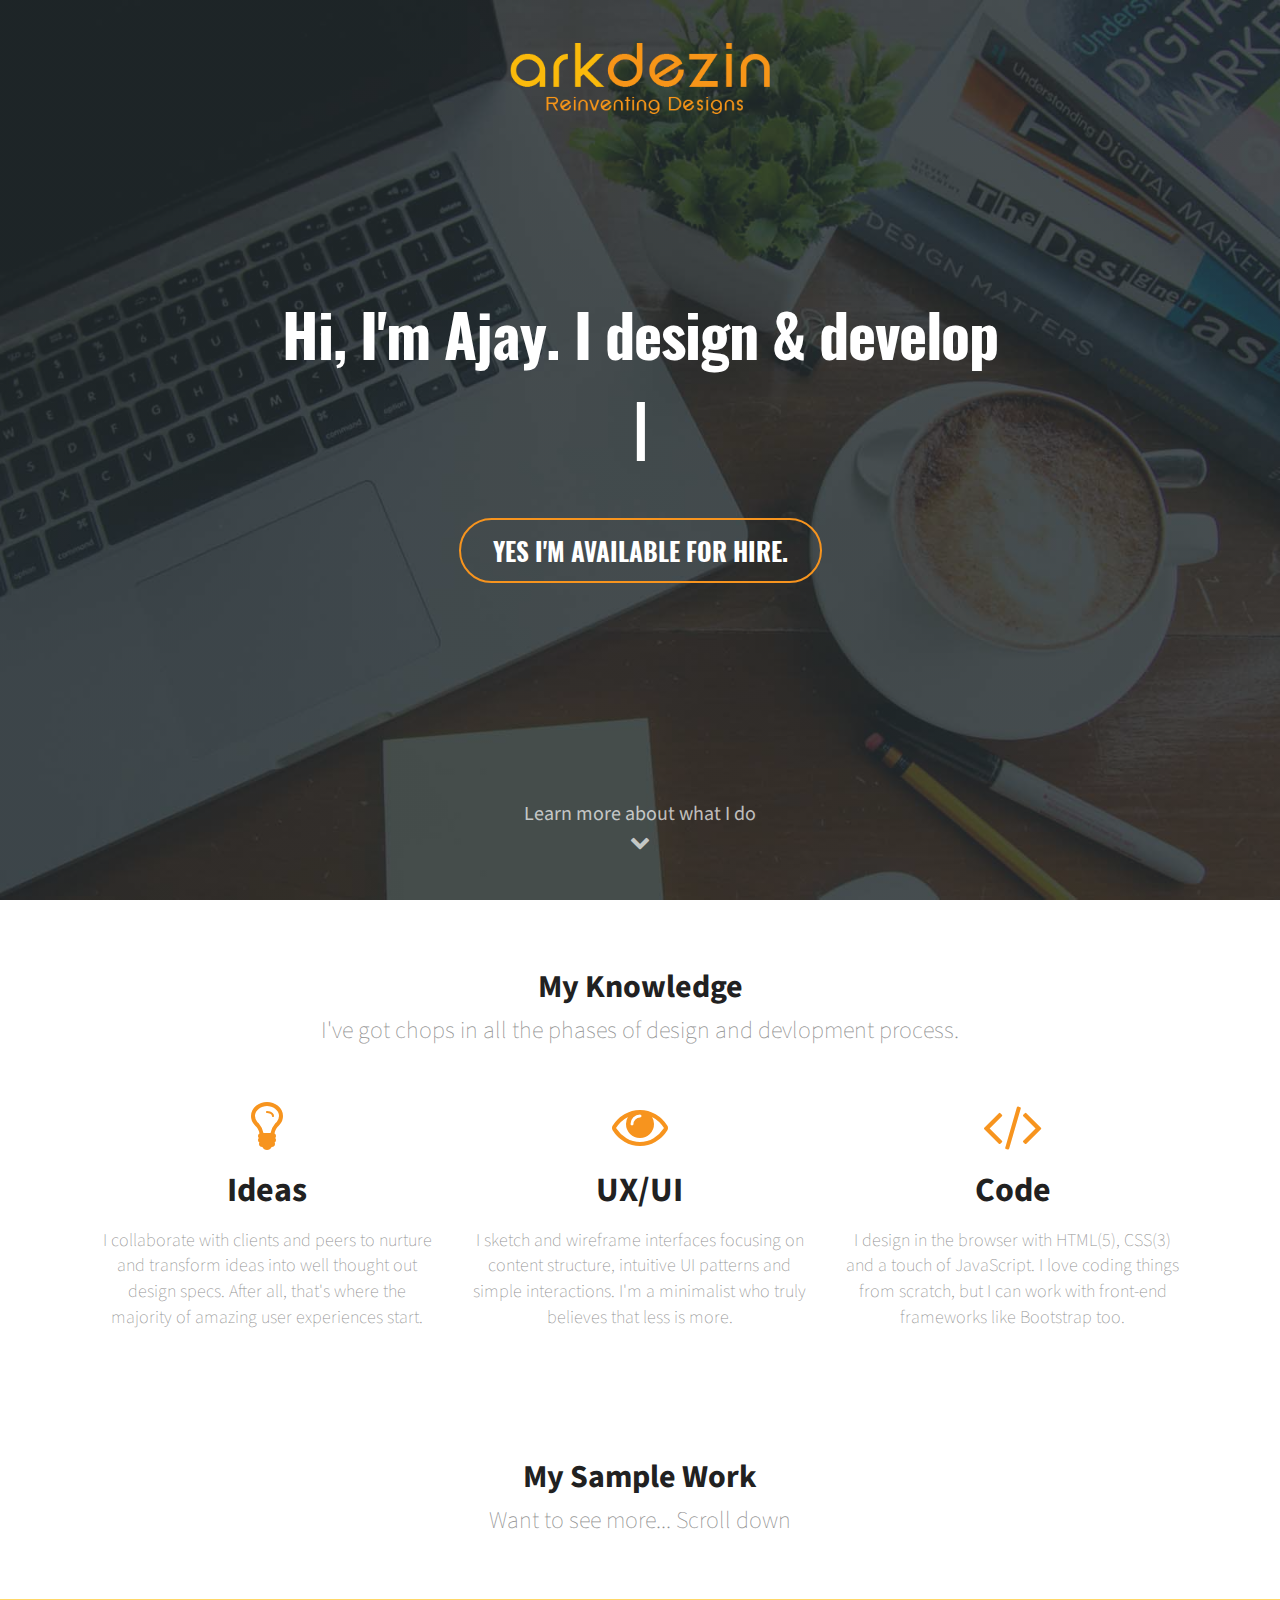
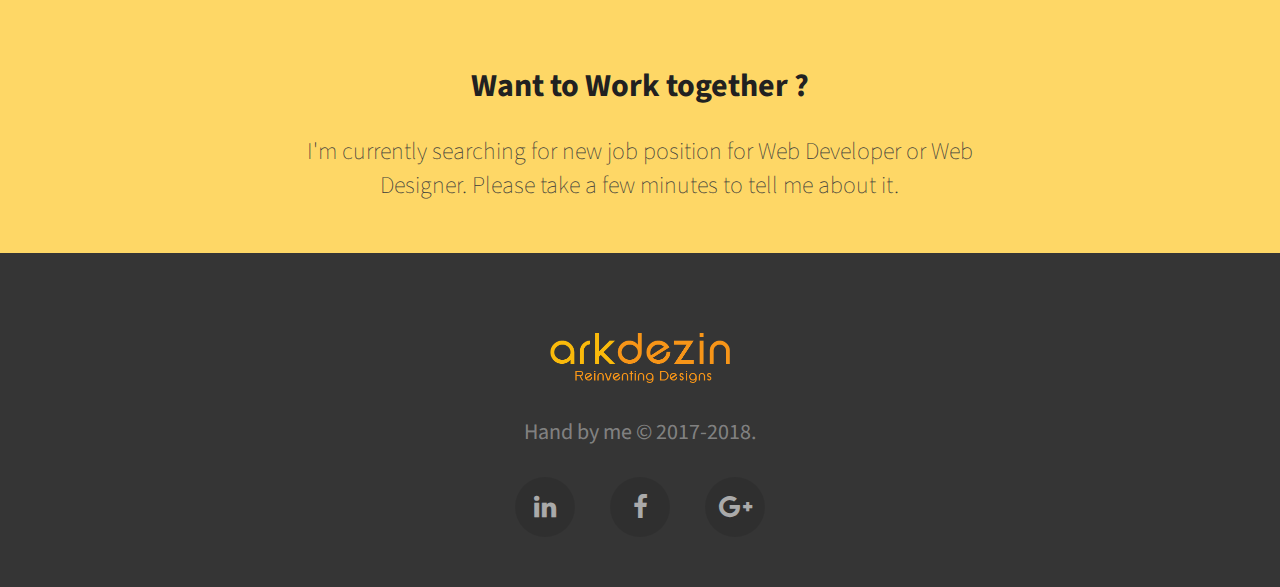
==== index.html @ d2d17f23 "My Portfolio commited to git respository" ====
<!doctype html>
<html lang="en-US">
<head>
<meta charset="utf-8" http-equiv="Content-Type" content="text/html"/>
<title>Ajay Kumar Sharma | Web Designer &amp; Developer</title>
<meta name="viewport" content="width=device-width, initial-scale=1.0"/>
<meta name="author" content="Ajay Kumar Sharma" />
<meta name="Description" content="Web Designer &amp; Developer"/>
<link rel="canonical" href="http://arkdezin.ga"/>
<link rel="shortcut icon" href="images/favicon-32.ico" type="image/png"/>
<!-- <link rel="stylesheet" type="text/css" href="css/main.css"/>-->
<link rel="stylesheet" type="text/css" href="css/font-awesome.min.css"/>
<link rel="stylesheet" type="text/css" href="css/bootstrap.min.css"/>
<link href="https://fonts.googleapis.com/css?family=Source+Sans+Pro" rel="stylesheet">
<link rel="stylesheet" type="text/css" href="css/mob.css"/>
</head>
	
<body>
	<div>
	<!-- Starts main section -->
		<div id="fullscreen-port" class="home-port">
			<div class="port-container">
				<div class="port-content">
					<a href="http://arkdezin.ga" title="Logo" class="port-logo"><img src="images/logo.png"/></a>
					<h1 class="headline"><span>Hi, I'm Ajay. I design &amp;  develop</span><br/><span id="typed-strings"><p>Web Templates.</p><p>User Interfaces.</p><p>I use Both Front-End</p><p> &amp; Back-End Technology.</p></span><span id="typed"></span></h1>
					<div class="page-scroll"><a class="button button-main" href="">Yes I'm Available For Hire.</a></div>
					<div class="page-scroll learn-more"><a href="#knowledge" id="know">Learn more about what I do<br/><i class="fa fa-chevron-down"></i></a></div>
				</div>
			</div>
		</div>
		<!-- Starts My expertise Section -->
		<section id="knowledge">
			<div class="container">
				<div class="row">
					<div class="cols">
						<p class="intro">My Knowledge</p>
						<p class="intro-statement">I've got chops in all the phases of design and devlopment process.</p>
					</div>
				</div>
				<div class="row">
					<div class="col-md-4 col-sm-12">
						<div class="block">
							<i class="fa fa-lightbulb-o fa-4x clr" aria-hidden="true"></i><h4 class="title">Ideas</h4><p class="summary">I collaborate with clients and peers to nurture and transform ideas into well thought out design specs. After all, that's where the majority of amazing user experiences start.</p>
						</div>
					</div>
					<div class="col-md-4 col-sm-12">
						<div class="block">
						<i class="fa fa-eye fa-4x clr" aria-hidden="true"></i><h4 class="title">UX/UI</h4><p class="summary">I sketch and wireframe interfaces focusing on content structure, intuitive UI patterns and simple interactions. I'm a minimalist who truly believes that less is more.</p>
						</div>
					</div>
					<div class="col-md-4 col-sm-12">
						<div class="block">
						<i class="fa fa-code fa-4x clr" aria-hidden="true"></i><h4 class="title">Code</h4><p class="summary">I design in the browser with HTML(5), CSS(3) and a touch of JavaScript. I love coding things from scratch, but I can work with front-end frameworks like Bootstrap too.</p>
						</div>
					</div>
				</div>
			</div>
		</section>
		
		<section id="my-work">
			<div class="container">
				<div class="row">
					<div class="col-md-12 col-sm-12">
						<p class="intro">My Sample Work</p>
						<p class="intro-statement">Want to see more...  Scroll down</p>
					</div>
				</div>
				<div class="row">
					<div></div>
				</div>
			</div>
		</section>
		<!-- Starts Sub-Footer -->
		<section id="sub-footer">
			<div class="container">
				<div class="row">
					<div class="col-md-2 col-sm-1"></div>
					<div class="col-md-8 col-sm-10">
						<p class="intro">Want to Work together ?</p>
						<p class="intro-statement">I'm currently searching for new job position for Web Developer or Web Designer. Please take a few minutes to tell me about it. </p>
					</div>
					<div class="col-md-2 col-sm-1"></div>
				</div>
			</div>
		</section>
		
		<!-- Starts Footer -->
		<footer>
			<div id="contact">
				<div class="container">
					<div class="row">
						<div class="col-md-12 col-sm-12" >
							<a href="http://arkdezin.ga" class="logo"></a>
							<p class="self-made">Hand by me &copy; 2017-2018.</p>
							<div class="social-media">
								<a href="https://www.linkedin.com/in/arkdezin" target="_blank" title="Linkedin Profile"><i class="fa fa-linkedin" aria-hidden="true"></i></a>
								<a href="https://www.facebook.com/ArkDezin" target="_blank" title="Facebook Page"><i class="fa fa-facebook" aria-hidden="true"></i></a>
								<a href=""><i class="fa fa-google-plus" aria-hidden="true"></i></a>
							</div>
						</div>
					</div>
				</div>
			</div>
		</footer>
		
	</div>





	
	
	<script type="application/javascript" language="javascript" src="js/jquery.min.js"></script>
	<script type="text/javascript" language="javascript" src="js/bootstrap.min.js"></script>
	<script type="application/javascript" language="javascript" src="js/wow.min.js"></script>
	<script type="text/javascript" language="javascript" src="js/type-writer.js"></script>
	<script type="text/javascript" language="javascript" src="js/typed.min.js"></script>
	
	<script type="application/javascript" language="javascript">
		new WOW().init();
	</script>
	<script>
		$(document).ready(function(){
		   $("#know").on('click', function(event) {
			if (this.hash !== "") {
			  event.preventDefault();
			  var hash = this.hash;
			  $('html, body').animate({
				scrollTop: $(hash).offset().top
			  }, 2000, function(){
				window.location.hash = hash;
			  });
			}
		  });
		});
	</script>
	
</body>
</html>
---- css/mob.css ----
@charset "utf-8";
/* CSS Document */

@font-face {
	src: url(../fonts/Oswald-Bold.ttf);
	font-family: 'Oswald Bold';
}

html {
	margin: 0;
	padding: 0;
}

body {
	margin: 0;
	padding: 0;
	box-sizing: border-box;
	font-family: 'Source Sans Pro', sans-serif;
	font-size: 1.1rem;
	font-weight: 400;
	color: #212121;
}

.clr {
	color: #f7941e;
}

#fullscreen-port {
	height: 100vh;
	position: relative;
	width: 100%;
	min-height: 350px;
	background-color:#252a30;
	background-size: cover;
	background-position: center center;
	background-repeat: no-repeat;
	text-align: center;
}

.home-port {
	position: relative;
	background-image: url(../images/portfolio-bg-mobile.jpg);
}

.home-port:before {
	content: "";
	display: block;
	position: absolute;
	left: 0;
	right: 0;
	top: 0;
	bottom: 0;
	pointer-events: none;
	-webkit-background-image: linear-gradient(linear, left top,right top, from (rgba(49,61,65,0.6)) );
	background-image: linear-gradient(90deg, rgba(49,61,65,0.6), rgba(49,61,65,0.6));
}

.port-container {
	display: table;
	margin: 0 auto;
	padding: 0 20px;
	height: 100%
}

.port-content {
	display: table-cell;
	position: relative;
	z-index: 10;
	text-align: center;
	vertical-align: middle;
}

a {
	color: #5ea4f7;
	
}
.port-logo img {
	top: 2.5%;
	display: inline-block;
	left: 50%;
	height: auto;
	padding: 20px;
	position: absolute;
	text-decoration: none;
	z-index: 2;
	-webkit-transform:translateX(-50%);
	transform: translateX(-50%);
	width: 200px;
}

.port-content h1.headline {
	font-size: 2.8rem;
	color: #fff;
	margin-bottom: .1rem;
	font-family: 'Oswald Bold' !important;
	line-height: 1.5;
	letter-spacing: -.1rem;
}

h1.headline {
	vertical-align: top;
	overflow: hidden;
	font-weight: 400;
	-webkit-transform: translateY(-60%);
	transform: translateY(-60%);
}

span #typed {
	white-space: pre;
	background-color: #f7941e !important;
	position: absolute;
	top: 0;
	left: 0;
	right: 0;
	bottom: auto;
	-webkit-transform: translateX(-50%);
	transform: translateX(-50%);
}

.button {
	height: auto;
	padding: 1.2rem 3.2rem;
	font-size: 1.3rem;
	line-height: normal;
	text-transform: uppercase;
	font-family: 'Oswald Bold' !important;
	font-weight: 700;
	-webkit-transition: all .3s ease-in-out;
	transition: all .3s ease-in-out;
	border-radius: 50px;
	border: 2px solid #999;
	cursor: pointer;
	box-sizing: border-box;
}

a.button-main {
	color: #fff;
	background: transparent;
	text-decoration: none;
	margin: 3.6rem 0 0;
	padding: .6rem 1.6rem;
	font-size: 1rem;
	border: 2px solid #f7941e;
}

a.button-main:hover {
	padding: .9rem 2rem;
	color: #252a30;
	background-color: #f7941e;
	text-decoration: none;
}

.learn-more {
	bottom: 2.5%;
	display: inline-block;
	font-size: 1.2rem;
	left: 50%;
	padding: 20px;
	position: absolute;
	white-space: nowrap;
	text-decoration: none;
	z-index: 2;
	-webkit-transform: translateX(-50%);
	transform: translateX(-50%);
	-webkit-transition: color .2s ease-out;
	transition: color .2s ease-out;
}

.learn-more a {
	color: rgba(255,255,255,.7);
	text-decoration: none;
}

.learn-more a:hover {
	color: rgba(255,255,255,.9);
	text-decoration: none;
}

section {
	padding: 0 0 50px;
	position: relative;
}

#knowledge {
	border-color: #fff;
	margin: 0 auto;
	text-align: center;
}

.container {
	max-width: 960px;
	width: 85%;
	position: relative;
	margin: 0 auto;
	box-sizing: border-box;
	padding: 0;
}

.container::after, .row::after {
	content: "";
	display: table;
	clear: both;
}

.col, .cols {
	width: 100%;
	float: left;
	-webkit-box-sizing: border-box;
	box-sizing: border-box;
}

p.intro {
	text-align: center;
	font-size: 2rem;
	margin: 4rem 0 1.8rem;
	line-height: 1.4rem;
	font-weight: 700;
}

p.intro-statement {
	font-size: 1.2rem;
	font-weight: 100;
	text-align: center;
	color: #909090;
}

#knowledge .block {
	margin: 4.0rem 0 1.0rem;
}
	
#knowledge h4.title {
	margin: 1.8rem 0;
	font-size: 3.4rem;
	font-weight: 700;
}

p.summary {
	font-size: 1.2rem;
	color: #909090;
	text-align: center;
	font-weight: 100;
	
}

footer {
	padding: 80px 0 50px;
	background-color: #353535;
	color: #fff;
	text-align: center;
}

footer a.logo {
	position: relative;
	background-image: url(../images/logo.png);
	background-size: 100%;
	background-repeat: no-repeat;
	display: inline-block;
	width: 120px;
	height: 33px;
	margin: 0 auto;
	border-radius: 3px;
}

footer p.self-made {
	margin: 24px 0px;
	color: rgba(255,255,255,.4);
	font-size: 1.2rem;
	line-height: 1.8;
}

.social-media a {
	display: inline-block;
	color: rgba(255,255,255,0.6);
	text-decoration: none;
	margin: 0 8px;
	height: 40px;
	width: 40px;
	font-size: 1.6rem;
	line-height: 2.6;
	background-color: rgba(0,0,0,.1);
	border-radius: 50px;
	-webkit-transition: all .3s ease-in-out;
	transition: all .3s ease-in-out;
}

.social-media a:hover {
	border-bottom: none;
	background-color: rgba(0,0,0,.4);
}

section#sub-footer {
	margin: 0 auto;
	text-align: center;
	background-color: #FED766;
}

#sub-footer p.intro-statement {
	margin: 2.3rem 0 0;
	color: #3B3B3B;
}



@media screen and (max-width: 1440px) and (min-width: 550px) {
	.port-logo img {
		width: 300px;
	}
	
	.home-port {
		background-image: url(../images/portfolio-bg-desktop.jpg);
	}
	
	.port-content h1.headline {
		font-size: 6.0rem;
	}
	
	h1.headline {
		-webkit-transform: translateY(-35%);
		transform: translateY(-35%);
	}
	
	a.button-main {
		margin: 5rem 0 0 !important;
		padding: 1.2rem 3.2rem;
		font-size: 2.5rem;
		border: 2px solid #f7941e;
	}
	
	a.button-main:hover {
		padding: 1.6rem 3.8rem;
		color: #252a30;
		background-color: #f7941e;
	}
	
	.port-container {
		padding: 0 40px;
	}
	
	.learn-more{
		font-size: 2rem;
	}
	
	.container {
		max-width: 1140px;
		padding: 0;
	}
	
	p.intro {
		font-size: 3.2rem;
		margin: 8rem 0 2rem;
	}
	
	p.intro-statement {
		font-size: 2.4rem;
	}
	
	#knowledge .block {
		margin: 4rem 0 0;
	}
	
	#knowledge h4.title {
		margin: 1.8rem 0;
	}
	
	p.summary {
		font-size: 1.8rem;
	}
	
	body {
		font-size: 1.4rem;
	}
	
	footer a.logo {
		width: 180px;
		height: 50px;
	}
	
	footer p.self-made {
		font-size: 2.2rem;
	}
	
	.social-media a {
		width: 60px;
		height: 60px;
		line-height: 2.4;
		font-size: 2.6rem;
		margin: 0 16px;
	}
	
	#sub-footer p.intro-statement {
	margin: 4.2rem 0 0;
	}
}
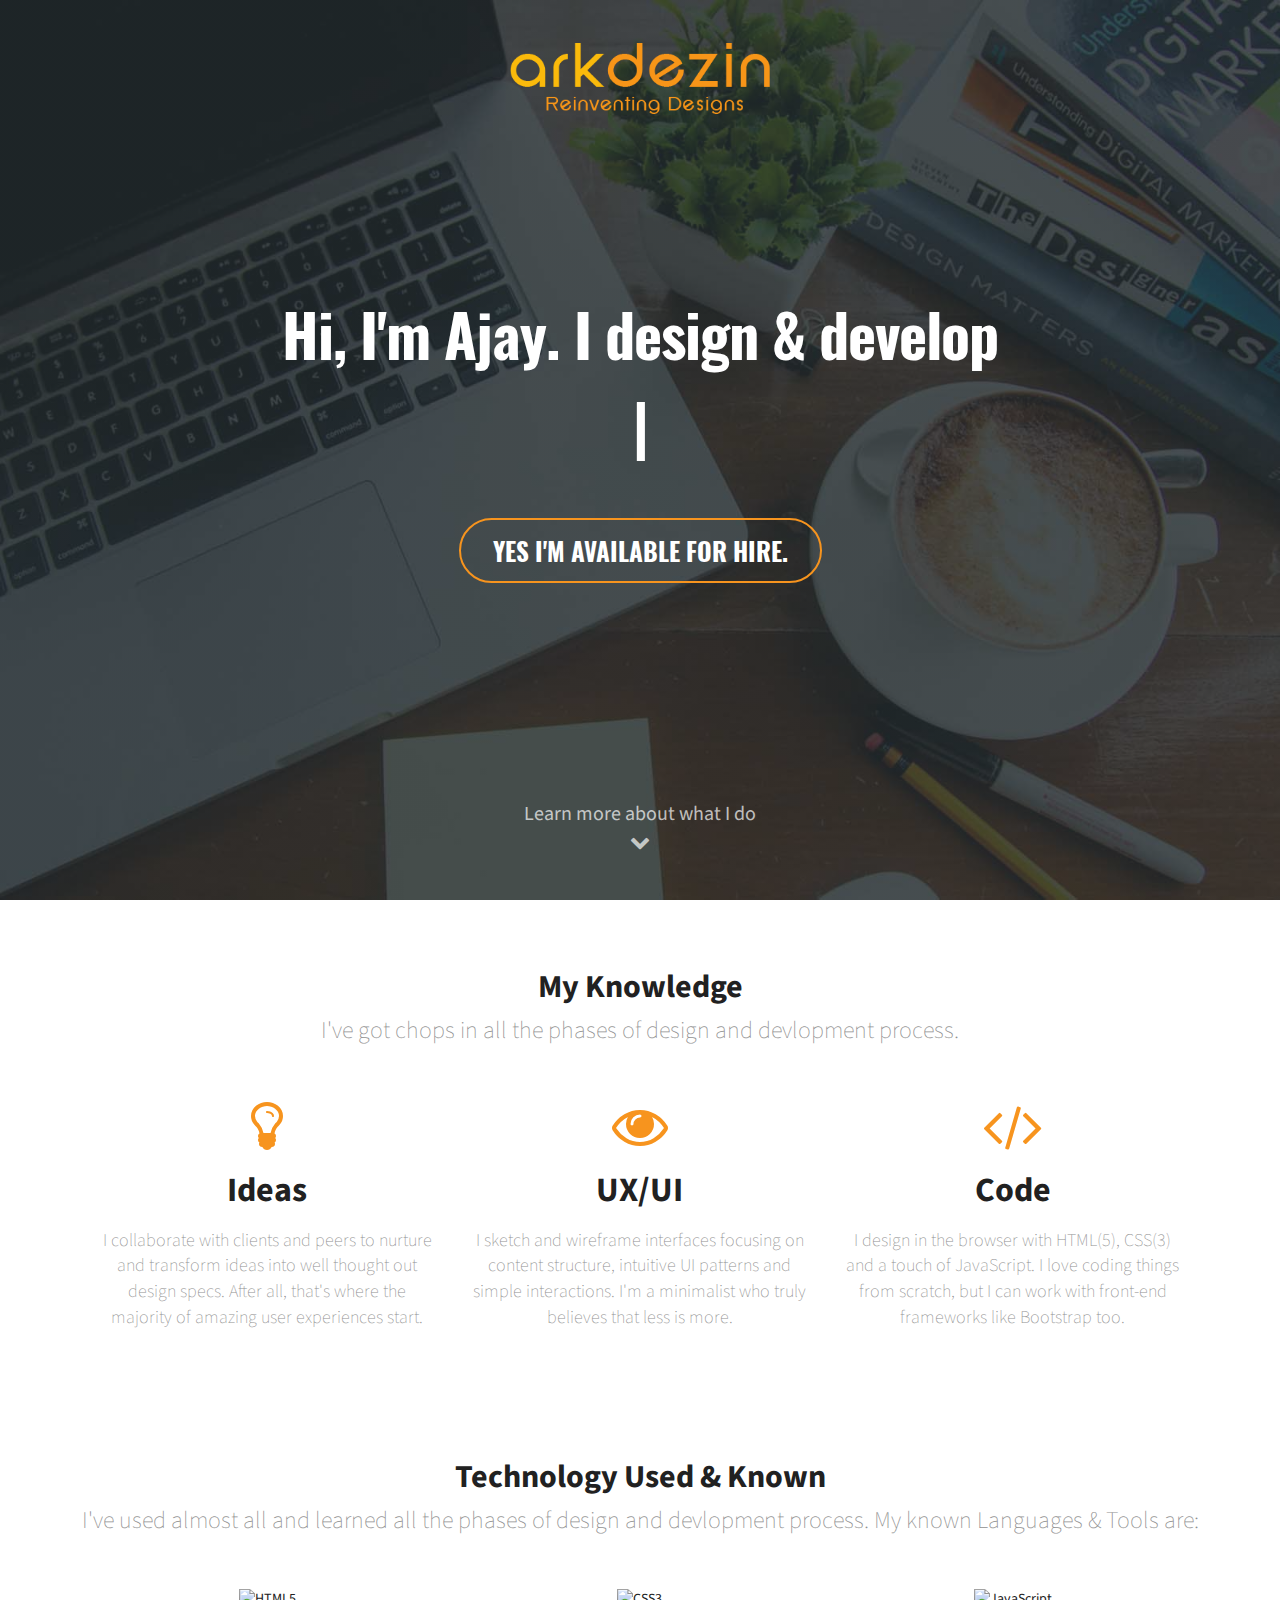
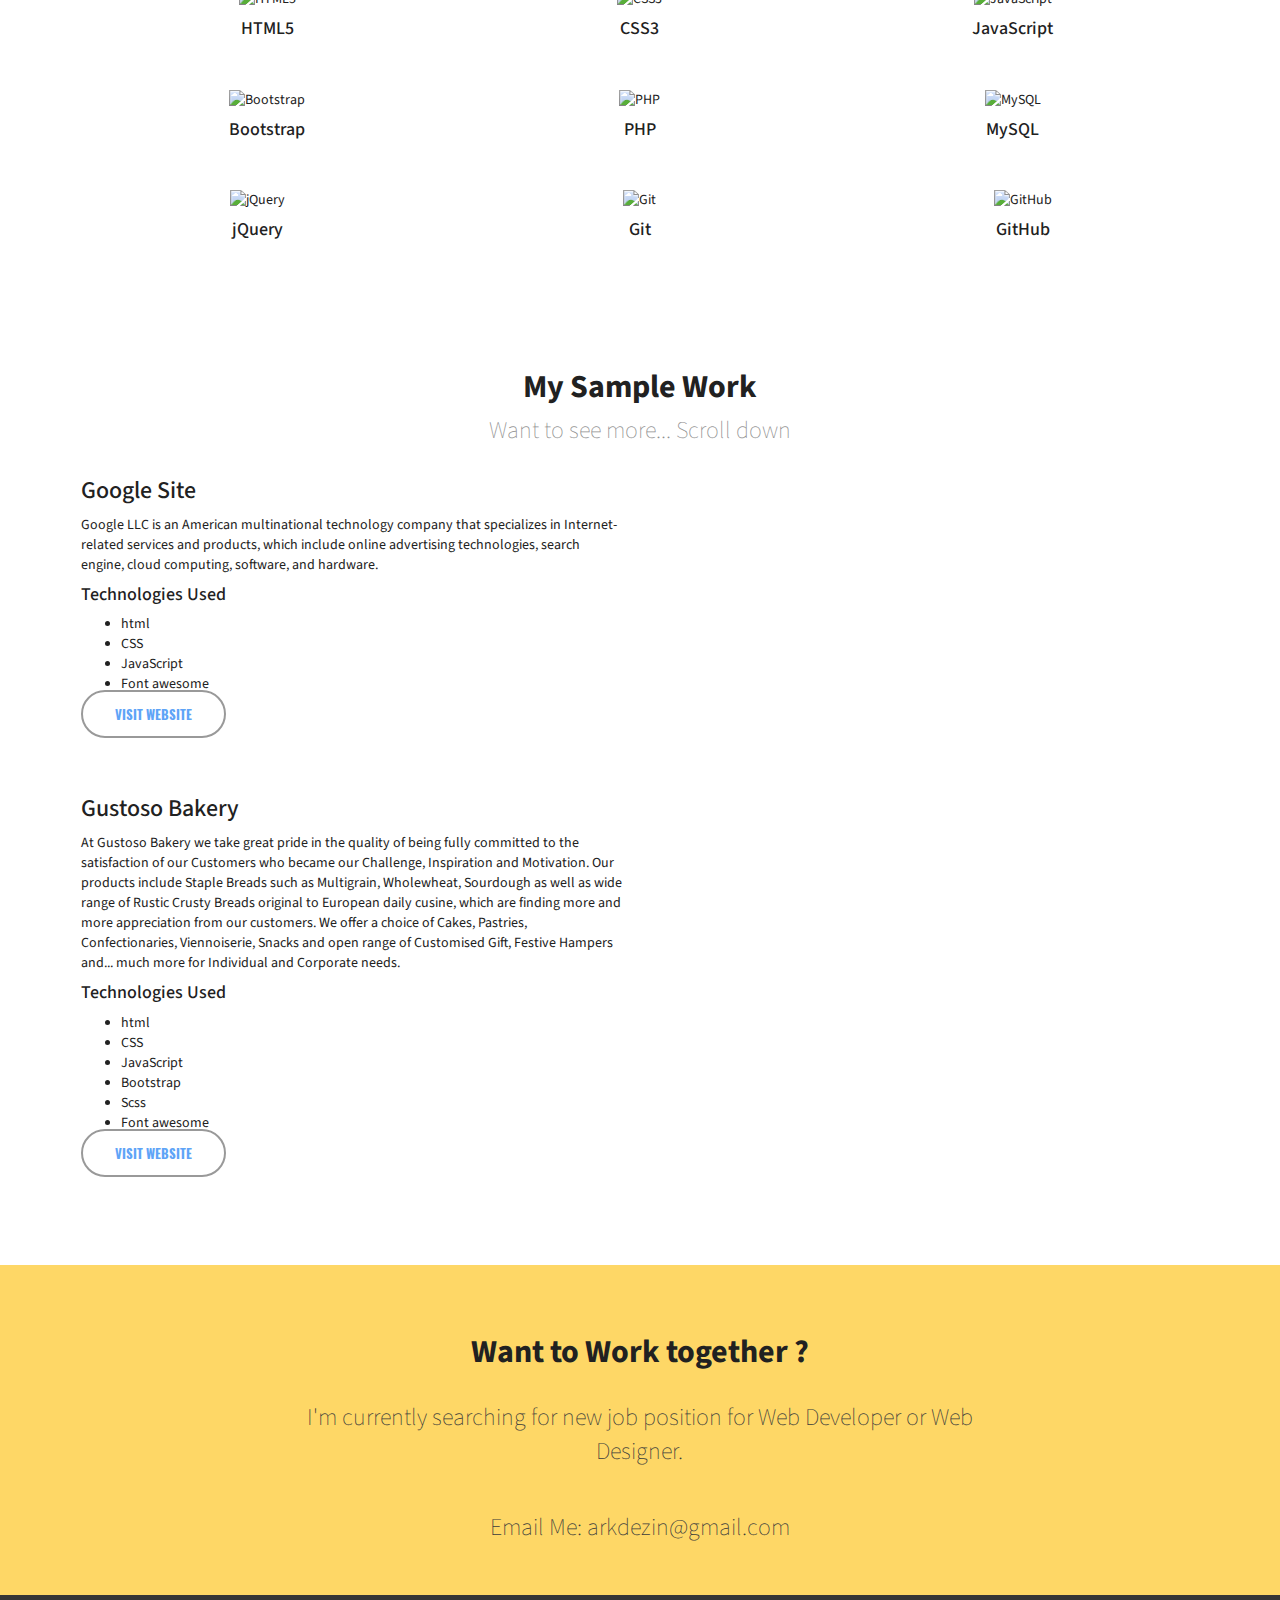
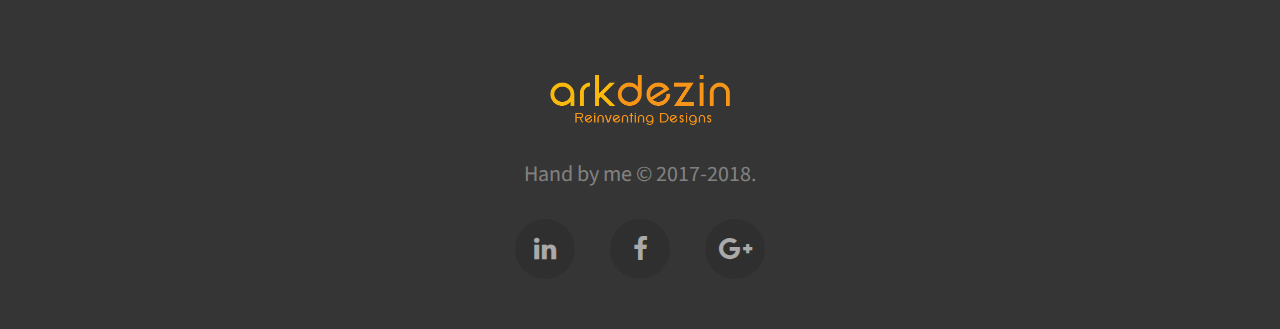
==== commit 456d4af7: "Shaping the Site (Update 1)" ====
--- a/index.html
+++ b/index.html
@@ -6,22 +6,22 @@
 <meta name="viewport" content="width=device-width, initial-scale=1.0"/>
 <meta name="author" content="Ajay Kumar Sharma" />
 <meta name="Description" content="Web Designer &amp; Developer"/>
-<link rel="canonical" href="http://arkdezin.ga"/>
+<link rel="canonical" href="index.html"/>
 <link rel="shortcut icon" href="images/favicon-32.ico" type="image/png"/>
-<!-- <link rel="stylesheet" type="text/css" href="css/main.css"/>-->
 <link rel="stylesheet" type="text/css" href="css/font-awesome.min.css"/>
 <link rel="stylesheet" type="text/css" href="css/bootstrap.min.css"/>
 <link href="https://fonts.googleapis.com/css?family=Source+Sans+Pro" rel="stylesheet">
+<link rel="stylesheet" href="css/animate.css">
 <link rel="stylesheet" type="text/css" href="css/mob.css"/>
 </head>
-	
+
 <body>
 	<div>
 	<!-- Starts main section -->
 		<div id="fullscreen-port" class="home-port">
 			<div class="port-container">
 				<div class="port-content">
-					<a href="http://arkdezin.ga" title="Logo" class="port-logo"><img src="images/logo.png"/></a>
+					<a href="index.html" title="Logo" class="port-logo"><img src="images/logo.png"/></a>
 					<h1 class="headline"><span>Hi, I'm Ajay. I design &amp;  develop</span><br/><span id="typed-strings"><p>Web Templates.</p><p>User Interfaces.</p><p>I use Both Front-End</p><p> &amp; Back-End Technology.</p></span><span id="typed"></span></h1>
 					<div class="page-scroll"><a class="button button-main" href="">Yes I'm Available For Hire.</a></div>
 					<div class="page-scroll learn-more"><a href="#knowledge" id="know">Learn more about what I do<br/><i class="fa fa-chevron-down"></i></a></div>
@@ -56,7 +56,71 @@
 				</div>
 			</div>
 		</section>
-		
+		<!-- Ends My expertise Section -->
+		<!-- Starts My Technical Knowledge Section -->
+		<section id="knowledge" class="t-k">
+			<div class="container">
+				<div class="row">
+					<div class="cols">
+						<p class="intro">Technology Used &amp; Known</p>
+						<p class="intro-statement">I've used almost all and learned all the phases of design and devlopment process. My known Languages &amp; Tools are:</p>
+					</div>
+				</div>
+				<div class="row">
+					<div class="col-md-4 col-sm-12">
+						<div class="block slideInDown">
+							<img src="images/html5.png" alt="HTML5" class="tech html5 "></i><h4 class="title-k">HTML5</h4>
+						</div>
+					</div>
+					<div class="col-md-4 col-sm-12">
+						<div class="block">
+						<img src="images/css3.png" alt="CSS3" class="tech"><h4 class="title-k">CSS3</h4>
+					</div>
+					</div>
+					<div class="col-md-4 col-sm-12">
+						<div class="block">
+						<img src="images/javascript.png" alt="JavaScript" class="tech js"><h4 class="title-k">JavaScript</h4>
+						</div>
+					</div>
+				</div>
+				<div class="row">
+					<div class="col-md-4 col-sm-12">
+						<div class="block">
+							<img src="images/bootstrap.png" alt="Bootstrap" class="tech bs"></i><h4 class="title-k">Bootstrap</h4>
+						</div>
+					</div>
+					<div class="col-md-4 col-sm-12">
+						<div class="block">
+						<img src="images/php.png" alt="PHP" class="tech php"><h4 class="title-k">PHP</h4>
+					</div>
+					</div>
+					<div class="col-md-4 col-sm-12">
+						<div class="block">
+						<img src="images/mysql.png" alt="MySQL" class="tech"><h4 class="title-k">MySQL</h4>
+						</div>
+					</div>
+					<div class="row">
+						<div class="col-md-4 col-sm-12">
+							<div class="block">
+								<img src="images/jquery.png" alt="jQuery" class="tech jq"></i><h4 class="title-k">jQuery</h4>
+							</div>
+						</div>
+						<div class="col-md-4 col-sm-12">
+							<div class="block">
+							<img src="images/git.png" alt="Git" class="tech git"><h4 class="title-k">Git</h4>
+						</div>
+						</div>
+						<div class="col-md-4 col-sm-12">
+							<div class="block">
+							<img src="images/github.png" alt="GitHub" class="tech"><h4 class="title-k">GitHub</h4>
+							</div>
+						</div>
+					</div>
+				</div>
+			</div>
+		</section>
+		<!-- Starts My Technical Knowledge Section -->
+		<!-- My Work Section Starts -->
 		<section id="my-work">
 			<div class="container">
 				<div class="row">
@@ -66,10 +130,50 @@
 					</div>
 				</div>
 				<div class="row">
-					<div></div>
-				</div>
-			</div>
-		</section>
+					<section class="project-showcase">
+						<div class="row">
+							<div class="col-md-6 pull-right"><img src="images/google-mockup.jpg" alt="" class="project-image animated slideInLeft"></div>
+							<div class="col-md-6 pull-left">
+								<div class="project-content text-left">
+									<h3 class="project-title">Google Site</h3>
+									<p class="project-description">Google LLC is an American multinational technology company that specializes in Internet-related services and products, which include online advertising technologies, search engine, cloud computing, software, and hardware.</p>
+									<h4 class="project-detail">Technologies Used</h4>
+									<ul class="project-tags">
+										<li>html</li>
+										<li>CSS</li>
+										<li>JavaScript</li>
+										<li>Font awesome</li>
+									</ul>
+									<a href="sample-sites/google/index.html" class="button button-web" target="_blank">Visit Website</a>
+								</div>
+							</div>
+						</div>
+					</section>
+					<section class="project-showcase">
+						<div class="row">
+							<div class="col-md-6 pull-right"><img src="images/bakery-mockup.jpg" alt="" class="project-image"></div>
+							<div class="col-md-6 pull-left">
+								<div class="project-content text-left">
+									<h3 class="project-title">Gustoso Bakery </h3>
+									<p class="project-description">At Gustoso Bakery we take great pride in the quality of being fully committed to the satisfaction of our Customers who became our Challenge, Inspiration and Motivation. Our products include Staple Breads such as Multigrain, Wholewheat, Sourdough as well as wide range of Rustic Crusty Breads original to European daily cusine, which are finding more and more appreciation from our customers. We offer a choice of Cakes, Pastries, Confectionaries, Viennoiserie, Snacks and open range of Customised Gift, Festive Hampers and... much more for Individual and Corporate needs.</p>
+									<h4 class="project-detail">Technologies Used</h4>
+									<ul class="project-tags">
+										<li>html</li>
+										<li>CSS</li>
+										<li>JavaScript</li>
+										<li>Bootstrap</li>
+										<li>Scss</li>
+										<li>Font awesome</li>
+									</ul>
+									<a href="sample-sites/bakery/index.html" class="button button-web" target="_blank">Visit Website</a>
+								</div>
+							</div>
+						</div>
+					</section>
+				</div>
+			</div>
+		</section>
+		<!-- My Work Section Ends -->
 		<!-- Starts Sub-Footer -->
 		<section id="sub-footer">
 			<div class="container">
@@ -77,46 +181,47 @@
 					<div class="col-md-2 col-sm-1"></div>
 					<div class="col-md-8 col-sm-10">
 						<p class="intro">Want to Work together ?</p>
-						<p class="intro-statement">I'm currently searching for new job position for Web Developer or Web Designer. Please take a few minutes to tell me about it. </p>
+						<p class="intro-statement">I'm currently searching for new job position for Web Developer or Web Designer.</p>
+						<p class="intro-statement intro-mail">Email Me: <span class="my-email">arkdezin@gmail.com </span></p>
 					</div>
 					<div class="col-md-2 col-sm-1"></div>
 				</div>
 			</div>
 		</section>
-		
+
 		<!-- Starts Footer -->
 		<footer>
 			<div id="contact">
 				<div class="container">
 					<div class="row">
 						<div class="col-md-12 col-sm-12" >
-							<a href="http://arkdezin.ga" class="logo"></a>
+							<a href="index.html" class="logo"></a>
 							<p class="self-made">Hand by me &copy; 2017-2018.</p>
 							<div class="social-media">
-								<a href="https://www.linkedin.com/in/arkdezin" target="_blank" title="Linkedin Profile"><i class="fa fa-linkedin" aria-hidden="true"></i></a>
-								<a href="https://www.facebook.com/ArkDezin" target="_blank" title="Facebook Page"><i class="fa fa-facebook" aria-hidden="true"></i></a>
-								<a href=""><i class="fa fa-google-plus" aria-hidden="true"></i></a>
+							  <a href="https://www.linkedin.com/in/arkdezin" target="_blank" title="Linkedin Profile" class="linkedin"><i class="fa fa-linkedin" aria-hidden="true"></i></a>
+								<a href="https://www.facebook.com/ArkDezin" target="_blank" title="Facebook Page" class="facebook"><i class="fa fa-facebook" aria-hidden="true"></i></a>
+								<a href="" class="gplus"><i class="fa fa-google-plus" aria-hidden="true"></i></a>
 							</div>
 						</div>
 					</div>
 				</div>
 			</div>
 		</footer>
-		
+
 	</div>
 
 
 
 
 
-	
-	
+
+
 	<script type="application/javascript" language="javascript" src="js/jquery.min.js"></script>
 	<script type="text/javascript" language="javascript" src="js/bootstrap.min.js"></script>
 	<script type="application/javascript" language="javascript" src="js/wow.min.js"></script>
 	<script type="text/javascript" language="javascript" src="js/type-writer.js"></script>
 	<script type="text/javascript" language="javascript" src="js/typed.min.js"></script>
-	
+
 	<script type="application/javascript" language="javascript">
 		new WOW().init();
 	</script>
@@ -135,6 +240,6 @@
 		  });
 		});
 	</script>
-	
+
 </body>
 </html>
--- a/css/mob.css
+++ b/css/mob.css
@@ -301,7 +301,7 @@
 
 
 
-@media screen and (max-width: 1440px) and (min-width: 550px) {
+@media only screen and (min-width: 550px) {
 	.port-logo img {
 		width: 300px;
 	}
